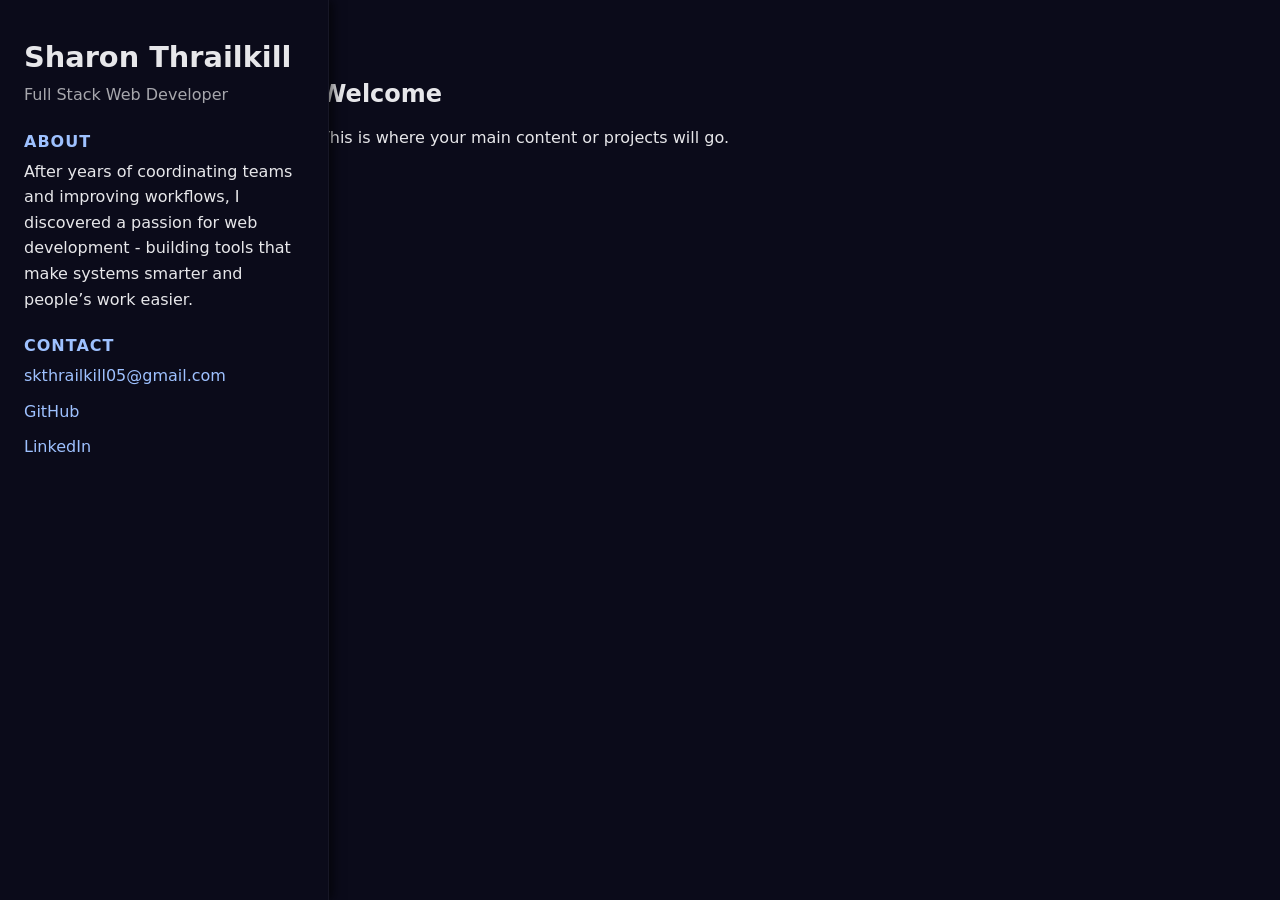
==== index.html @ 2d2923ae "sidebar styling in css" ====
<!DOCTYPE html>
<html lang="en">
<head>
    <meta charset="UTF-8">
    <meta name="viewport" content="width=device-width, initial-scale=1.0">
    <title>Sharon Thrailkill - Full Stack Web Developer</title>
    <meta name="description" content="Portfolio of Sharon Thrailkill">
    <link rel="stylesheet" href="style.css">
</head>
<body>
    <aside class="sidebar">
  <h1>Sharon Thrailkill</h1>
  <p class="role">Full Stack Web Developer</p>

  <section class="about">
    <h2>About</h2>
    <p>After years of coordinating teams and improving workflows, I discovered a passion for web development - building tools that make systems smarter and people’s work easier.</p>
  </section>

  <section class="contact">
    <h2>Contact</h2>
    <p><a href="mailto:skthrailkill05@gmail.com">skthrailkill05@gmail.com</a></p>
    <p><a href="https://github.com/sharonkthrailkill" target="_blank">GitHub</a></p>
    <p><a href="https://linkedin.com/in/sharonthrailkill" target="_blank">LinkedIn</a></p>
  </section>
</aside>

<main class="content">
  <h2>Welcome</h2>
  <p>This is where your main content or projects will go.</p>
</main>

    
</body>
</html>
---- style.css ----
body {
  margin: 0;
  padding: 0;
  font-family: system-ui, -apple-system, "Segoe UI", Roboto, sans-serif;
  color: #e7e7ea;

  
  background-color: #0b0b1a;
  background-image: url("images/neonlines.jpg");
  background-repeat: no-repeat;
  background-attachment: fixed; 
  background-position: center;
  background-size: cover; 
}

body {
  margin: 0;
  font-family: system-ui, -apple-system, "Segoe UI", Roboto, sans-serif;
  color: #e7e7ea;
  background-color: #0b0b1a;
  background-image: url("images/neon-bg.jpg");
  background-repeat: no-repeat;
  background-size: cover;
  background-attachment: fixed;
  display: flex;
  min-height: 100vh;
}

.sidebar {
  background-color: #0b0b1a;
  width: 280px;
  padding: 40px 24px;
  box-shadow: 4px 0 10px rgba(0, 0, 0, 0.6);
  border-right: 1px solid rgba(255, 255, 255, 0.05);
  position: fixed;
  top: 0;
  left: 0;
  bottom: 0;
  overflow-y: auto;
}

.sidebar h1 {
  font-size: 1.8rem;
  margin: 0 0 8px;
}

.sidebar .role {
  color: #a7a7ad;
  margin: 0 0 20px;
}

.sidebar h2 {
  font-size: 1rem;
  text-transform: uppercase;
  color: #9ec1ff;
  letter-spacing: 1px;
  margin-top: 24px;
  margin-bottom: 8px;
}

.sidebar p {
  margin: 0 0 10px;
  color: #e7e7ea;
  line-height: 1.6;
}

.sidebar a {
  color: #9ec1ff;
  text-decoration: none;
}
.sidebar a:hover {
  text-decoration: underline;
}

.content {
  margin-left: 280px; 
  padding: 60px 40px;
}
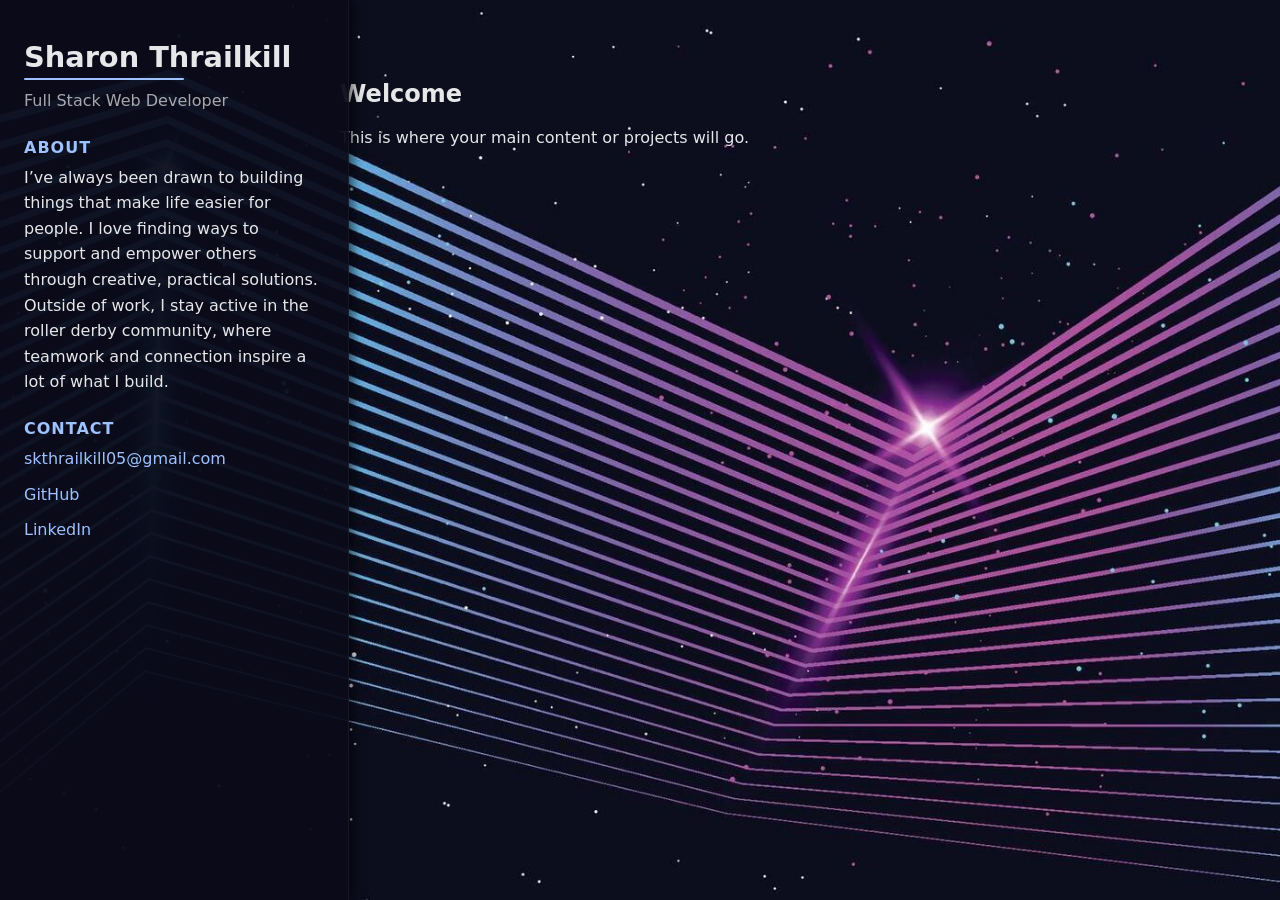
==== commit 5852edbd: "adjusting about me section" ====
--- a/index.html
+++ b/index.html
@@ -14,7 +14,7 @@
 
   <section class="about">
     <h2>About</h2>
-    <p>After years of coordinating teams and improving workflows, I discovered a passion for web development - building tools that make systems smarter and people’s work easier.</p>
+    <p>I’ve always been drawn to building things that make life easier for people. I love finding ways to support and empower others through creative, practical solutions. Outside of work, I stay active in the roller derby community, where teamwork and connection inspire a lot of what I build.</p>
   </section>
 
   <section class="contact">
--- a/style.css
+++ b/style.css
@@ -13,22 +13,9 @@
   background-size: cover; 
 }
 
-body {
-  margin: 0;
-  font-family: system-ui, -apple-system, "Segoe UI", Roboto, sans-serif;
-  color: #e7e7ea;
-  background-color: #0b0b1a;
-  background-image: url("images/neon-bg.jpg");
-  background-repeat: no-repeat;
-  background-size: cover;
-  background-attachment: fixed;
-  display: flex;
-  min-height: 100vh;
-}
-
 .sidebar {
-  background-color: #0b0b1a;
-  width: 280px;
+  background-color: rgba(11, 11, 26, 0.95);
+  width: 300px;
   padding: 40px 24px;
   box-shadow: 4px 0 10px rgba(0, 0, 0, 0.6);
   border-right: 1px solid rgba(255, 255, 255, 0.05);
@@ -73,6 +60,39 @@
 }
 
 .content {
-  margin-left: 280px; 
+  margin-left: 300px; 
   padding: 60px 40px;
 }
+
+@media (max-width: 700px) {
+  .sidebar {
+    position: relative;
+    width: 100%;
+    height: auto;
+    box-shadow: none;
+    border-right: none;
+  }
+
+  .content {
+    margin-left: 0;
+    padding: 20px;
+  }
+}
+
+.sidebar h1 {
+  position: relative;
+  display: inline-block;
+  padding-bottom: 6px;
+}
+
+.sidebar h1::after {
+  content: "";
+  position: absolute;
+  bottom: 0;
+  left: 0;
+  width: 60%;
+  height: 2px;
+  background: #9ec1ff;
+  border-radius: 2px;
+}
+
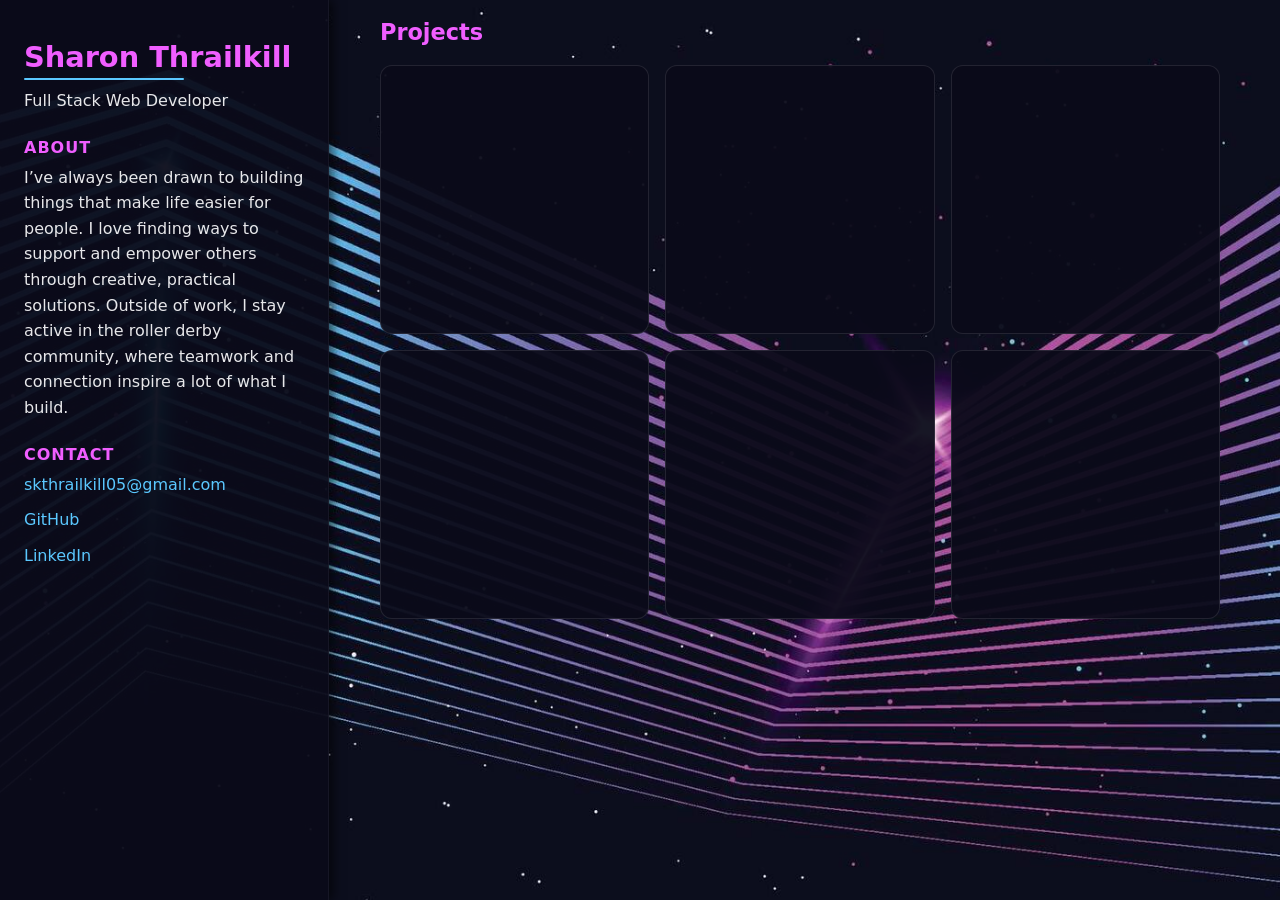
==== commit 21637fda: "editing colors and laying out project features" ====
--- a/index.html
+++ b/index.html
@@ -26,8 +26,17 @@
 </aside>
 
 <main class="content">
-  <h2>Welcome</h2>
-  <p>This is where your main content or projects will go.</p>
+  <section id="projects">
+  <h2>Projects</h2>
+  <div class="projects-grid">
+    <div class="project-box"></div>
+    <div class="project-box"></div>
+    <div class="project-box"></div>
+    <div class="project-box"></div>
+    <div class="project-box"></div>
+    <div class="project-box"></div>
+  </div>
+</section>
 </main>
 
     
--- a/style.css
+++ b/style.css
@@ -15,7 +15,7 @@
 
 .sidebar {
   background-color: rgba(11, 11, 26, 0.95);
-  width: 300px;
+  width: 280px;
   padding: 40px 24px;
   box-shadow: 4px 0 10px rgba(0, 0, 0, 0.6);
   border-right: 1px solid rgba(255, 255, 255, 0.05);
@@ -29,17 +29,18 @@
 .sidebar h1 {
   font-size: 1.8rem;
   margin: 0 0 8px;
+  color: #f05eff;
 }
 
 .sidebar .role {
-  color: #a7a7ad;
+  color: #e7e7ea;
   margin: 0 0 20px;
 }
 
 .sidebar h2 {
   font-size: 1rem;
   text-transform: uppercase;
-  color: #9ec1ff;
+  color: #f05eff;
   letter-spacing: 1px;
   margin-top: 24px;
   margin-bottom: 8px;
@@ -52,7 +53,7 @@
 }
 
 .sidebar a {
-  color: #9ec1ff;
+  color: #5bc8ff;
   text-decoration: none;
 }
 .sidebar a:hover {
@@ -60,8 +61,8 @@
 }
 
 .content {
-  margin-left: 300px; 
-  padding: 60px 40px;
+  margin-left: 320px; 
+  padding: 0px 60px;
 }
 
 @media (max-width: 700px) {
@@ -92,7 +93,43 @@
   left: 0;
   width: 60%;
   height: 2px;
-  background: #9ec1ff;
+  background: #5bc8ff;
   border-radius: 2px;
 }
 
+#projects h2 {
+  margin-bottom: 20px;
+  font-size: 1.4rem;
+  color: #f05eff;
+}
+
+.projects-grid {
+  display: grid;
+  grid-template-columns: repeat(3, 1fr);
+  gap: 16px;
+}
+
+.project-box {
+  background: rgba(11, 11, 26, 0.95); 
+  border: 1px solid rgba(255, 255, 255, 0.1);
+  border-radius: 12px;
+  aspect-ratio: 1 / 1; 
+  transition: transform 0.2s ease, border-color 0.2s ease;
+}
+
+.project-box:hover {
+  border-color: #5bc8ff;
+  transform: translateY(-3px);
+}
+
+@media (max-width: 1000px) {
+  .projects-grid {
+    grid-template-columns: repeat(2, 1fr);
+  }
+}
+
+@media (max-width: 640px) {
+  .projects-grid {
+    grid-template-columns: 1fr;
+  }
+}
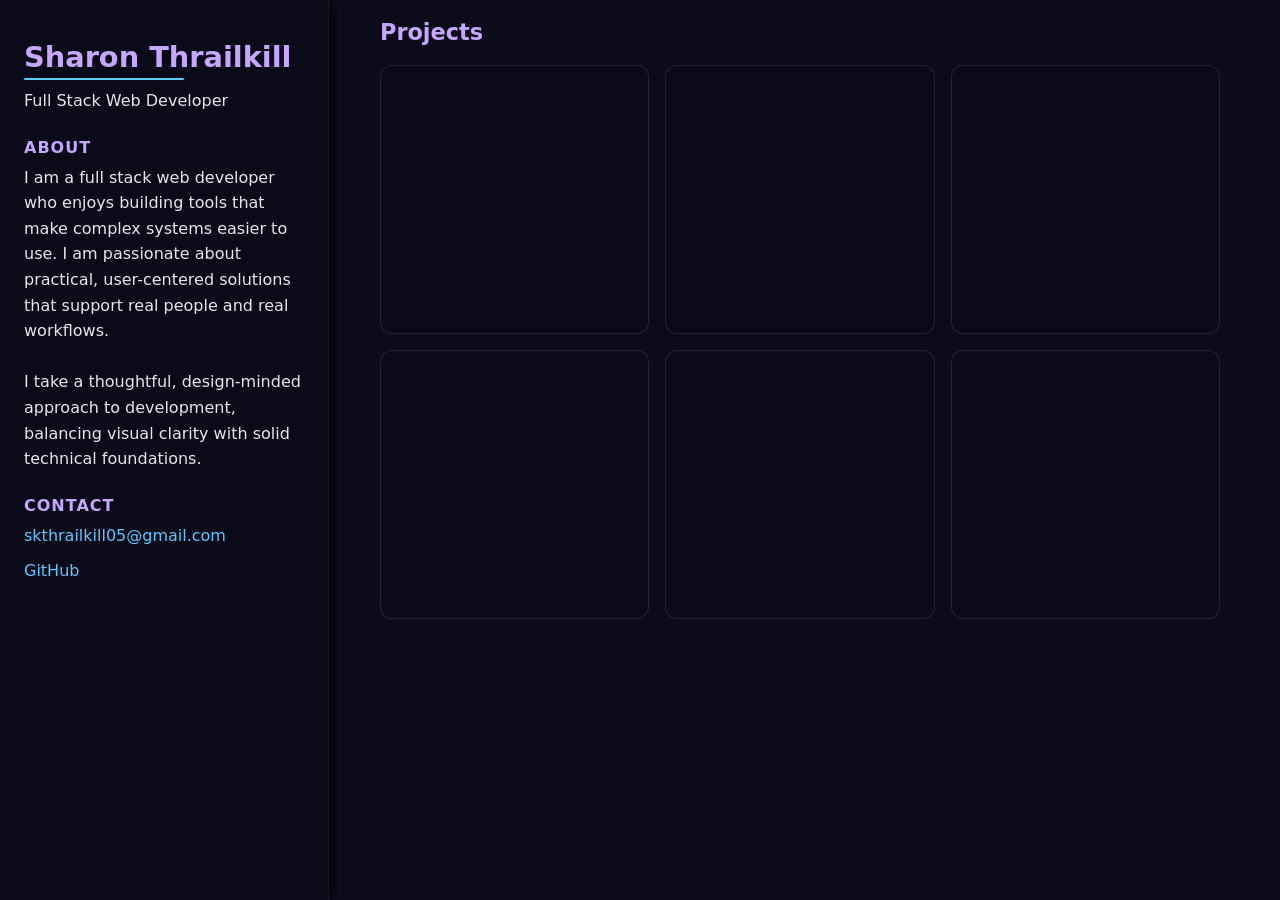
==== commit fe9e6cf4: "update about me, background image, colors, etc" ====
--- a/index.html
+++ b/index.html
@@ -14,14 +14,14 @@
 
   <section class="about">
     <h2>About</h2>
-    <p>I’ve always been drawn to building things that make life easier for people. I love finding ways to support and empower others through creative, practical solutions. Outside of work, I stay active in the roller derby community, where teamwork and connection inspire a lot of what I build.</p>
+    <p>I am a full stack web developer who enjoys building tools that make complex systems easier to use. I am    passionate about practical, user-centered solutions that support real people and real workflows.<br><br>I take a thoughtful, design-minded approach to development, balancing visual clarity with solid technical foundations.
+    </p>
   </section>
 
   <section class="contact">
     <h2>Contact</h2>
     <p><a href="mailto:skthrailkill05@gmail.com">skthrailkill05@gmail.com</a></p>
     <p><a href="https://github.com/sharonkthrailkill" target="_blank">GitHub</a></p>
-    <p><a href="https://linkedin.com/in/sharonthrailkill" target="_blank">LinkedIn</a></p>
   </section>
 </aside>
 
--- a/style.css
+++ b/style.css
@@ -6,12 +6,13 @@
 
   
   background-color: #0b0b1a;
-  background-image: url("images/neonlines.jpg");
+  background-image: url("images/glow-background.png");
   background-repeat: no-repeat;
   background-attachment: fixed; 
   background-position: center;
   background-size: cover; 
 }
+
 
 .sidebar {
   background-color: rgba(11, 11, 26, 0.95);
@@ -29,7 +30,7 @@
 .sidebar h1 {
   font-size: 1.8rem;
   margin: 0 0 8px;
-  color: #f05eff;
+  color: #c7a6ff;
 }
 
 .sidebar .role {
@@ -40,7 +41,7 @@
 .sidebar h2 {
   font-size: 1rem;
   text-transform: uppercase;
-  color: #f05eff;
+  color: #c7a6ff;
   letter-spacing: 1px;
   margin-top: 24px;
   margin-bottom: 8px;
@@ -100,7 +101,7 @@
 #projects h2 {
   margin-bottom: 20px;
   font-size: 1.4rem;
-  color: #f05eff;
+  color: #c7a6ff;
 }
 
 .projects-grid {
@@ -133,3 +134,4 @@
     grid-template-columns: 1fr;
   }
 }
+
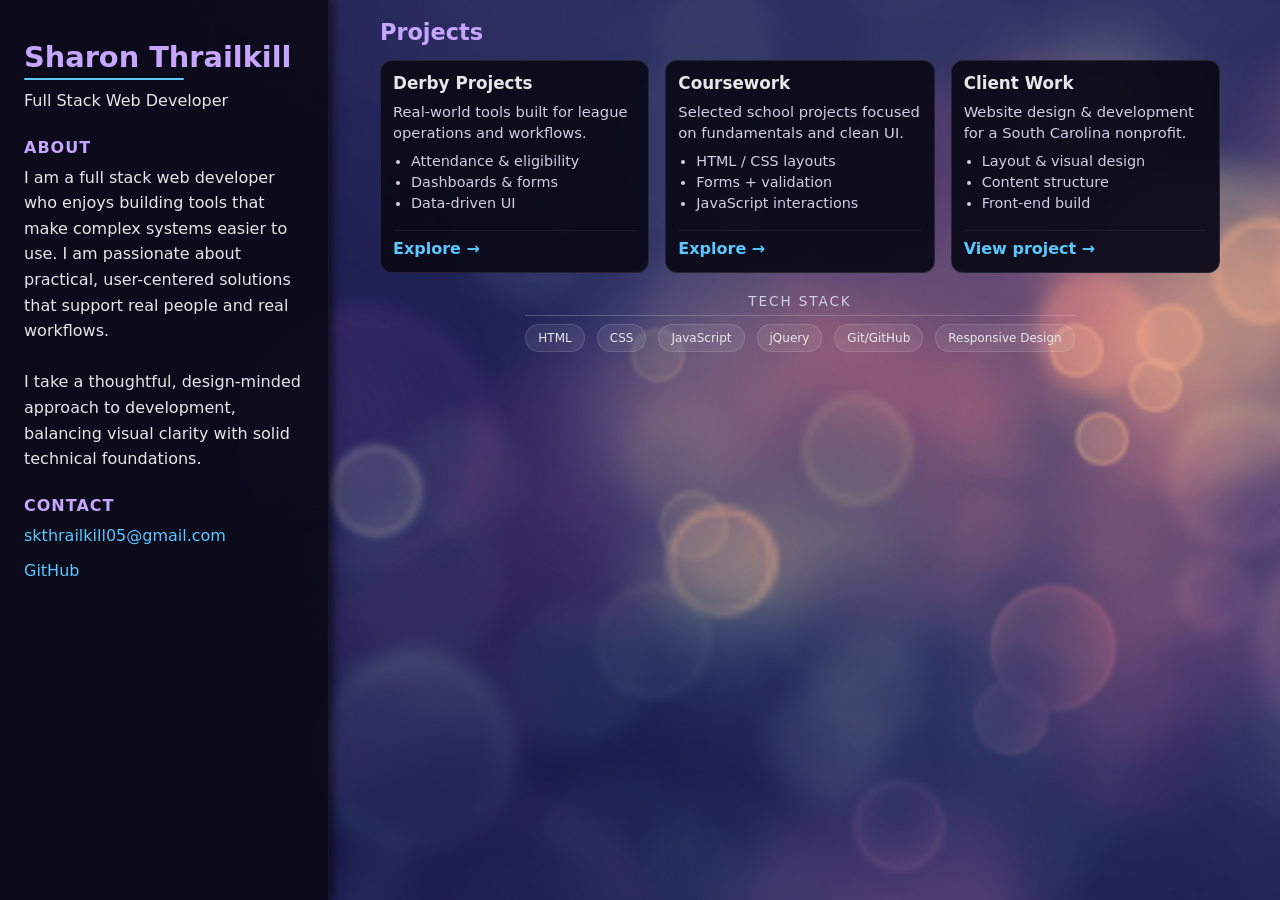
==== commit 2bed4283: "css changes and layout fixes" ====
--- a/index.html
+++ b/index.html
@@ -26,15 +26,67 @@
 </aside>
 
 <main class="content">
-  <section id="projects">
+ <section id="projects">
   <h2>Projects</h2>
+
   <div class="projects-grid">
-    <div class="project-box"></div>
-    <div class="project-box"></div>
-    <div class="project-box"></div>
-    <div class="project-box"></div>
-    <div class="project-box"></div>
-    <div class="project-box"></div>
+
+    <a class="project-box gateway derby" href="derby-projects.html">
+      <div class="box-inner">
+        <h3>Derby Projects</h3>
+        <p>Real-world tools built for league operations and workflows.</p>
+
+        <ul>
+          <li>Attendance & eligibility</li>
+          <li>Dashboards & forms</li>
+          <li>Data-driven UI</li>
+        </ul>
+
+        <span class="cta">Explore →</span>
+      </div>
+    </a>
+
+    <a class="project-box gateway school" href="coursework.html">
+      <div class="box-inner">
+        <h3>Coursework</h3>
+        <p>Selected school projects focused on fundamentals and clean UI.</p>
+
+        <ul>
+          <li>HTML / CSS layouts</li>
+          <li>Forms + validation</li>
+          <li>JavaScript interactions</li>
+        </ul>
+
+        <span class="cta">Explore →</span>
+      </div>
+    </a>
+
+    <a class="project-box gateway client" href="client-work.html">
+      <div class="box-inner">
+        <h3>Client Work</h3>
+        <p>Website design & development for a South Carolina nonprofit.</p>
+
+        <ul>
+          <li>Layout & visual design</li>
+          <li>Content structure</li>
+          <li>Front-end build</li>
+        </ul>
+
+        <span class="cta">View project →</span>
+      </div>
+    </a>
+
+  </div>
+  <div class="tech-stack">
+    <div class="tech-label">Tech Stack</div>
+      <div class="tech-pills">
+          <span>HTML</span>
+          <span>CSS</span>
+          <span>JavaScript</span>
+          <span>jQuery</span>
+          <span>Git/GitHub</span>
+          <span>Responsive Design</span>
+        </div>
   </div>
 </section>
 </main>
--- a/style.css
+++ b/style.css
@@ -99,7 +99,7 @@
 }
 
 #projects h2 {
-  margin-bottom: 20px;
+  margin-bottom: 15px;
   font-size: 1.4rem;
   color: #c7a6ff;
 }
@@ -114,8 +114,9 @@
   background: rgba(11, 11, 26, 0.95); 
   border: 1px solid rgba(255, 255, 255, 0.1);
   border-radius: 12px;
-  aspect-ratio: 1 / 1; 
+  min-height: 205px;
   transition: transform 0.2s ease, border-color 0.2s ease;
+  text-decoration: none;
 }
 
 .project-box:hover {
@@ -135,3 +136,93 @@
   }
 }
 
+.project-box .box-inner{
+  height: 100%;
+  padding: 12px;
+  display: flex;
+  flex-direction: column;
+  gap: 8px;
+  padding-bottom: 14px;
+}
+
+.project-box h3{
+  margin: 0;
+  font-size: 1.05rem;
+  color: #e7e7ea;
+}
+
+.project-box p{
+  margin: 0;
+  color: #cfcfe6;
+  line-height: 1.45;
+  font-size: 0.92rem;
+}
+
+.project-box ul{
+  margin: 0;
+  padding-left: 18px;
+  color: #cfcfe6;
+  line-height: 1.45;
+  font-size: 0.9rem;
+}
+
+.project-box .cta{
+  margin-top: 8px;
+  color: #5bc8ff;
+  font-weight: 700;
+  padding-top: 8px;
+  border-top: 1px solid rgba(255,255,255,0.06);
+}
+
+.project-box .tags{
+  display: flex;
+  flex-wrap: wrap;
+  gap: 8px;
+  margin-top: 6px;
+}
+
+.project-box .tags span{
+  font-size: 0.75rem;
+  padding: 6px 10px;
+  border-radius: 999px;
+  background: rgba(255,255,255,0.08);
+  border: 1px solid rgba(255,255,255,0.06);
+}
+
+.project-box.gateway:hover{
+  border-color: #5bc8ff;
+}
+
+.tech-stack {
+  margin-top: 20px;
+  display: flex;
+  flex-direction: column;
+  align-items: center;
+}
+
+.tech-label {
+  font-size: .85rem;
+  letter-spacing: 0.14em;
+  text-transform: uppercase;
+  color: #cfcfe6;
+  margin-bottom: 6px;
+}
+
+.tech-pills {
+  display: flex;
+  flex-wrap: wrap;
+  justify-content: center;
+  gap: 12px;
+  max-width: 90%;
+  padding-top: 8px;
+  border-top: 1px solid rgba(255,255,255,0.20);
+}
+
+.tech-pills span {
+  font-size: 0.75rem;
+  padding: 6px 12px;
+  border-radius: 999px;
+  background: rgba(255,255,255,0.08);
+  border: 1px solid rgba(255,255,255,0.12);
+  color: #e7e7ea;
+}
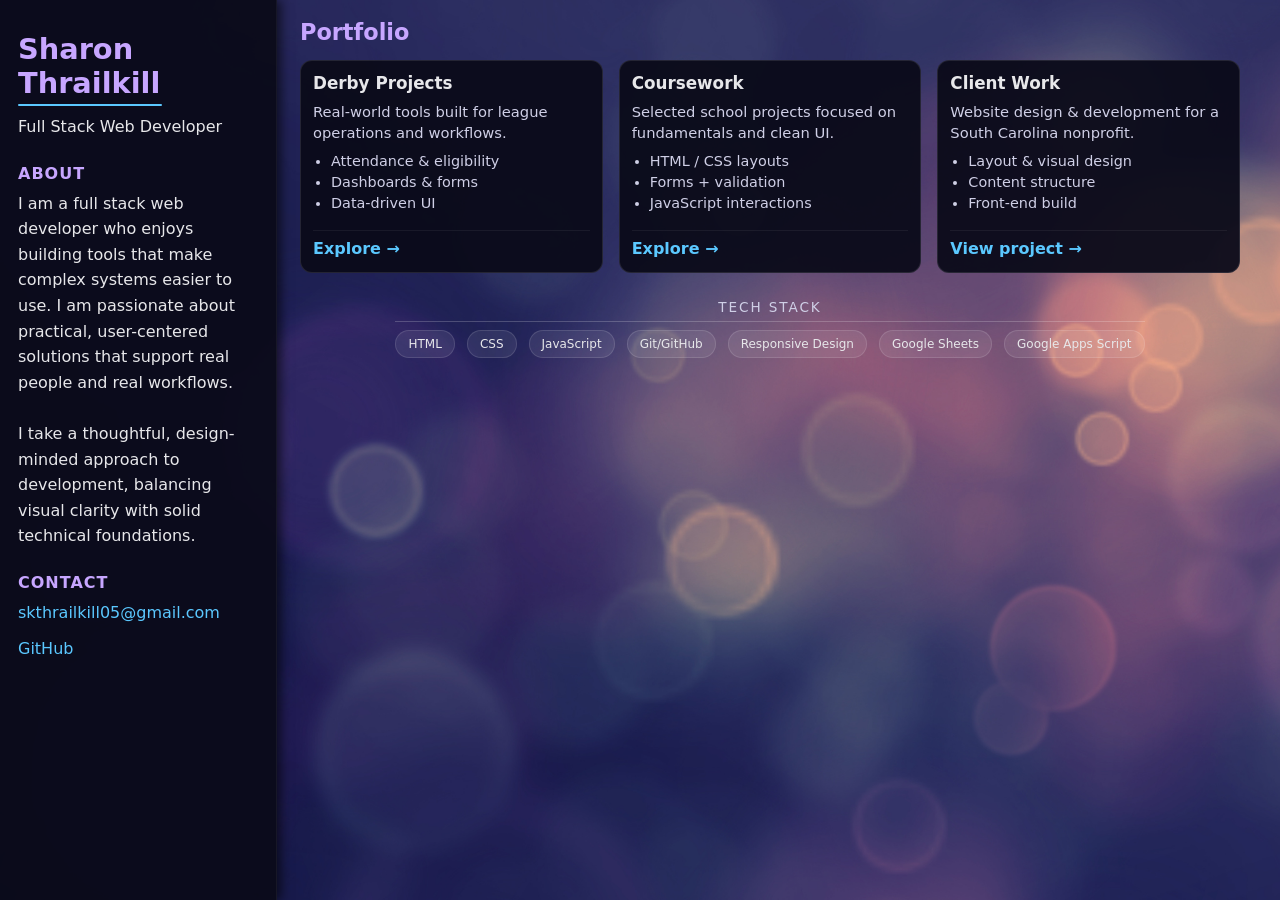
==== commit c3cc6958: "updated derby-projects.html, updated css, added links and placeholders" ====
--- a/index.html
+++ b/index.html
@@ -27,7 +27,7 @@
 
 <main class="content">
  <section id="projects">
-  <h2>Projects</h2>
+  <h2>Portfolio</h2>
 
   <div class="projects-grid">
 
@@ -80,12 +80,13 @@
   <div class="tech-stack">
     <div class="tech-label">Tech Stack</div>
       <div class="tech-pills">
-          <span>HTML</span>
-          <span>CSS</span>
-          <span>JavaScript</span>
-          <span>jQuery</span>
-          <span>Git/GitHub</span>
-          <span>Responsive Design</span>
+            <span>HTML</span>
+            <span>CSS</span>
+            <span>JavaScript</span>
+            <span>Git/GitHub</span>
+            <span>Responsive Design</span>
+            <span>Google Sheets</span>
+            <span>Google Apps Script</span>
         </div>
   </div>
 </section>
--- a/style.css
+++ b/style.css
@@ -16,8 +16,8 @@
 
 .sidebar {
   background-color: rgba(11, 11, 26, 0.95);
-  width: 280px;
-  padding: 40px 24px;
+  width: 240px;
+  padding: 32px 18px;
   box-shadow: 4px 0 10px rgba(0, 0, 0, 0.6);
   border-right: 1px solid rgba(255, 255, 255, 0.05);
   position: fixed;
@@ -62,8 +62,8 @@
 }
 
 .content {
-  margin-left: 320px; 
-  padding: 0px 60px;
+  margin-left: 260px; 
+  padding: 0px 40px;
 }
 
 @media (max-width: 700px) {
@@ -73,7 +73,15 @@
     height: auto;
     box-shadow: none;
     border-right: none;
-  }
+    padding: 24px 18px;
+  }
+
+  @media (max-width: 700px) {
+  body {
+    background-attachment: scroll;
+  }
+}
+
 
   .content {
     margin-left: 0;
@@ -117,6 +125,7 @@
   min-height: 205px;
   transition: transform 0.2s ease, border-color 0.2s ease;
   text-decoration: none;
+  margin-bottom: 6px;
 }
 
 .project-box:hover {
@@ -226,3 +235,176 @@
   border: 1px solid rgba(255,255,255,0.12);
   color: #e7e7ea;
 }
+
+
+.project-box.case-study {
+  min-height: auto;   
+}
+
+.project-box.case-study .box-inner{
+  padding: 18px;
+  gap: 10px;
+}
+
+.project-box.case-study h3{
+  font-size: 1.2rem;
+  margin-bottom: 2px;
+}
+
+.project-box.case-study h4{
+  margin: 14px 0 6px;
+  font-size: 0.95rem;
+  color: #e7e7ea;
+  letter-spacing: 0.02em;
+}
+
+.project-box.case-study ul{
+  margin-top: 6px;
+}
+
+.project-meta p{
+  margin: 0;
+  color: #cfcfe6;
+  font-size: 0.9rem;
+  line-height: 1.5;
+}
+
+.section-split{
+  margin: 10px 0 4px;
+  border-top: 1px solid rgba(255,255,255,0.08);
+}
+
+.back-link{
+  display: inline-flex;
+  align-items: center;
+  gap: 10px;
+  margin: 6px 0 16px;
+  color: #5bc8ff;
+  font-weight: 700;
+  text-decoration: none;
+}
+
+.back-link:hover{
+  text-decoration: underline;
+  text-underline-offset: 4px;
+}
+.screenshot-grid figure {
+  background: rgba(11,11,26,0.95);
+  border-radius: 12px;
+  overflow: hidden;
+}
+
+.screenshot-grid img {
+  width: 100%;
+  height: 220px;      
+  object-fit: cover;    
+}
+
+.detail-grid {
+  display: grid;
+  grid-template-columns: 1.1fr 0.9fr;
+  gap: 28px;
+  max-width: 1050px;
+  margin: 0 auto;
+}
+
+.detail-card {
+  grid-column: span 1;
+}
+
+.detail-card.full {
+  grid-column: 1 / -1;
+}
+
+@media (max-width: 900px) {
+  .detail-grid {
+    grid-template-columns: 1fr;
+  }
+
+  .detail-card,
+  .detail-card.full {
+    grid-column: 1;
+  }
+}
+
+/* ===== Derby project detail layout ===== */
+
+.project-title{
+  margin: 0 0 14px;
+  font-size: 1.6rem;
+  color: #e7e7ea;
+}
+
+/* Two-up row: Overview + Key Features */
+.project-summary-grid{
+  display: grid;
+  grid-template-columns: 1.15fr 0.85fr; /* left a little wider */
+  gap: 28px;
+  max-width: 1050px;      /* keeps cards from feeling too wide */
+  margin: 0 auto 28px;    /* centers + space below row */
+  align-items: start;
+}
+
+/* Your existing .detail-card is fine; this just ensures clean sizing */
+.project-summary-grid .detail-card{
+  min-height: auto;
+}
+
+/* Full-width sections (screenshots) */
+.detail-card.full{
+  max-width: 1050px;   /* match the row width */
+  margin: 0 auto;      /* center it */
+}
+
+/* Screenshots grid */
+.screenshots-card .screenshot-grid{
+  display: grid;
+  grid-template-columns: repeat(2, minmax(0, 1fr));
+  gap: 18px;
+  margin-top: 10px;
+}
+
+.screenshots-card figure{
+  margin: 0;
+  background: rgba(11,11,26,0.95);
+  border-radius: 12px;
+  overflow: hidden;
+  border: 1px solid rgba(255,255,255,0.08);
+}
+
+.screenshots-card img{
+  width: 100%;
+  height: 220px;        /* control size */
+  object-fit: cover;    /* consistent crop */
+  display: block;
+}
+
+.screenshots-card figcaption{
+  padding: 10px 12px;
+  font-size: 0.85rem;
+  color: #cfcfe6;
+  border-top: 1px solid rgba(255,255,255,0.06);
+}
+
+/* Mobile */
+@media (max-width: 900px){
+  .project-summary-grid{
+    grid-template-columns: 1fr;
+    gap: 18px;
+    margin-bottom: 18px;
+  }
+
+  .detail-card.full{
+    margin-top: 18px;
+  }
+
+  .screenshots-card .screenshot-grid{
+    grid-template-columns: 1fr;
+  }
+
+  .screenshots-card img{
+    height: 200px;
+  }
+}
+
+
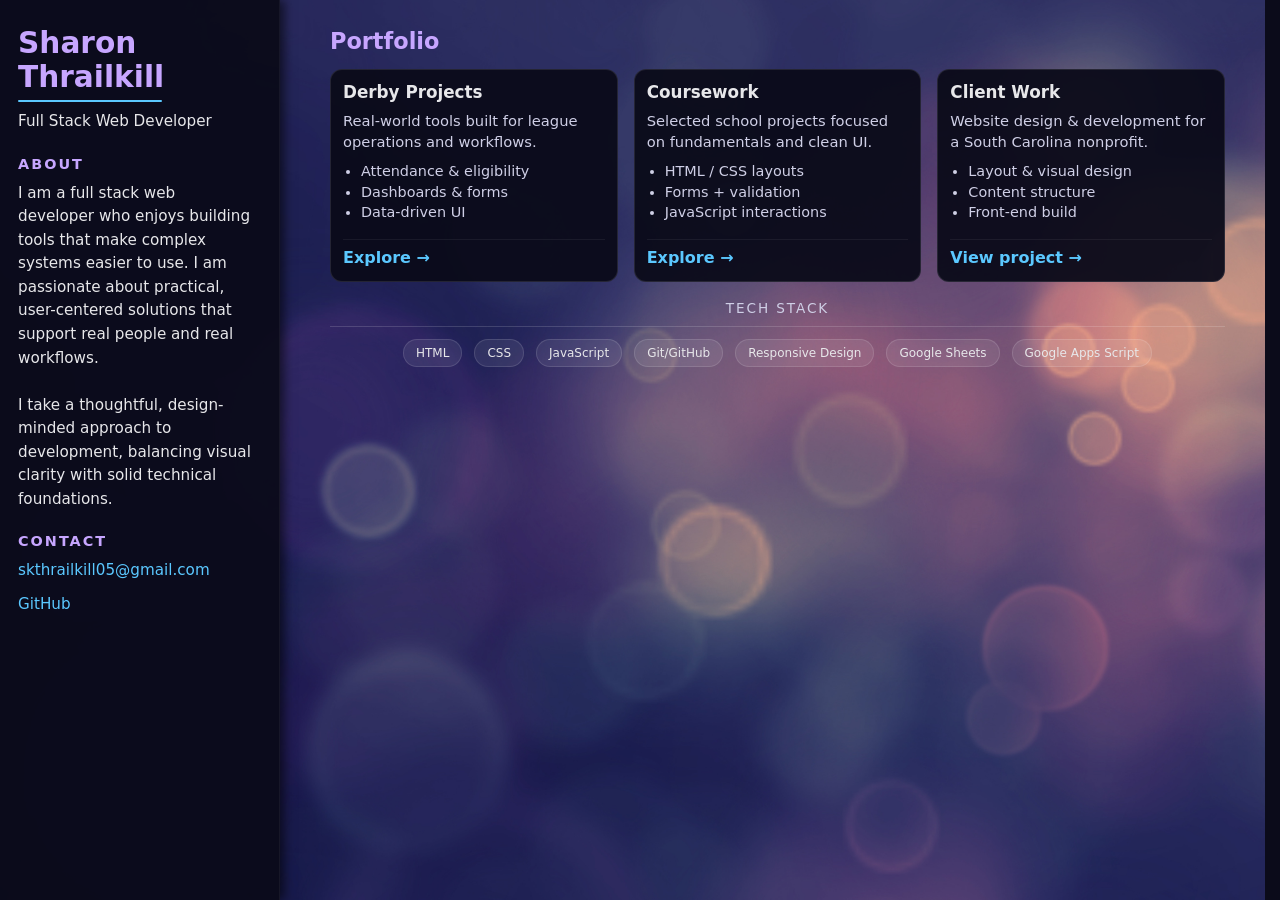
==== commit 4d7e568d: "extensive updates to css as well as client-work.html and coursework.html" ====
--- a/index.html
+++ b/index.html
@@ -1,97 +1,99 @@
 <!DOCTYPE html>
 <html lang="en">
 <head>
-    <meta charset="UTF-8">
-    <meta name="viewport" content="width=device-width, initial-scale=1.0">
-    <title>Sharon Thrailkill - Full Stack Web Developer</title>
-    <meta name="description" content="Portfolio of Sharon Thrailkill">
-    <link rel="stylesheet" href="style.css">
+  <meta charset="UTF-8" />
+  <meta name="viewport" content="width=device-width, initial-scale=1.0" />
+  <title>Sharon Thrailkill - Full Stack Web Developer</title>
+  <meta name="description" content="Portfolio of Sharon Thrailkill" />
+  <link rel="stylesheet" href="style.css" />
 </head>
+
 <body>
-    <aside class="sidebar">
-  <h1>Sharon Thrailkill</h1>
-  <p class="role">Full Stack Web Developer</p>
+  <aside class="sidebar">
+    <h1>Sharon Thrailkill</h1>
+    <p class="role">Full Stack Web Developer</p>
 
-  <section class="about">
-    <h2>About</h2>
-    <p>I am a full stack web developer who enjoys building tools that make complex systems easier to use. I am    passionate about practical, user-centered solutions that support real people and real workflows.<br><br>I take a thoughtful, design-minded approach to development, balancing visual clarity with solid technical foundations.
-    </p>
-  </section>
+    <section class="about">
+      <h2>About</h2>
+      <p>
+        I am a full stack web developer who enjoys building tools that make complex systems easier to use. I am
+        passionate about practical, user-centered solutions that support real people and real workflows.<br /><br />
+        I take a thoughtful, design-minded approach to development, balancing visual clarity with solid technical
+        foundations.
+      </p>
+    </section>
 
-  <section class="contact">
-    <h2>Contact</h2>
-    <p><a href="mailto:skthrailkill05@gmail.com">skthrailkill05@gmail.com</a></p>
-    <p><a href="https://github.com/sharonkthrailkill" target="_blank">GitHub</a></p>
-  </section>
-</aside>
+    <section class="contact">
+      <h2>Contact</h2>
+      <p><a href="mailto:skthrailkill05@gmail.com">skthrailkill05@gmail.com</a></p>
+      <p><a href="https://github.com/sharonkthrailkill" target="_blank" rel="noopener">GitHub</a></p>
+    </section>
+  </aside>
 
-<main class="content">
- <section id="projects">
-  <h2>Portfolio</h2>
+  <main class="content">
+    <section id="projects">
+      <h2>Portfolio</h2>
 
-  <div class="projects-grid">
+      <div class="projects-grid">
+        <a class="project-box gateway derby" href="derby-projects.html">
+          <div class="box-inner">
+            <h3>Derby Projects</h3>
+            <p>Real-world tools built for league operations and workflows.</p>
 
-    <a class="project-box gateway derby" href="derby-projects.html">
-      <div class="box-inner">
-        <h3>Derby Projects</h3>
-        <p>Real-world tools built for league operations and workflows.</p>
+            <ul>
+              <li>Attendance &amp; eligibility</li>
+              <li>Dashboards &amp; forms</li>
+              <li>Data-driven UI</li>
+            </ul>
 
-        <ul>
-          <li>Attendance & eligibility</li>
-          <li>Dashboards & forms</li>
-          <li>Data-driven UI</li>
-        </ul>
+            <span class="cta">Explore →</span>
+          </div>
+        </a>
 
-        <span class="cta">Explore →</span>
+        <a class="project-box gateway school" href="coursework.html">
+          <div class="box-inner">
+            <h3>Coursework</h3>
+            <p>Selected school projects focused on fundamentals and clean UI.</p>
+
+            <ul>
+              <li>HTML / CSS layouts</li>
+              <li>Forms + validation</li>
+              <li>JavaScript interactions</li>
+            </ul>
+
+            <span class="cta">Explore →</span>
+          </div>
+        </a>
+
+        <a class="project-box gateway client" href="client-work.html">
+          <div class="box-inner">
+            <h3>Client Work</h3>
+            <p>Website design &amp; development for a South Carolina nonprofit.</p>
+
+            <ul>
+              <li>Layout &amp; visual design</li>
+              <li>Content structure</li>
+              <li>Front-end build</li>
+            </ul>
+
+            <span class="cta">View project →</span>
+          </div>
+        </a>
       </div>
-    </a>
 
-    <a class="project-box gateway school" href="coursework.html">
-      <div class="box-inner">
-        <h3>Coursework</h3>
-        <p>Selected school projects focused on fundamentals and clean UI.</p>
-
-        <ul>
-          <li>HTML / CSS layouts</li>
-          <li>Forms + validation</li>
-          <li>JavaScript interactions</li>
-        </ul>
-
-        <span class="cta">Explore →</span>
+      <div class="tech-stack">
+        <div class="tech-label">Tech Stack</div>
+        <div class="tech-pills">
+          <span>HTML</span>
+          <span>CSS</span>
+          <span>JavaScript</span>
+          <span>Git/GitHub</span>
+          <span>Responsive Design</span>
+          <span>Google Sheets</span>
+          <span>Google Apps Script</span>
+        </div>
       </div>
-    </a>
-
-    <a class="project-box gateway client" href="client-work.html">
-      <div class="box-inner">
-        <h3>Client Work</h3>
-        <p>Website design & development for a South Carolina nonprofit.</p>
-
-        <ul>
-          <li>Layout & visual design</li>
-          <li>Content structure</li>
-          <li>Front-end build</li>
-        </ul>
-
-        <span class="cta">View project →</span>
-      </div>
-    </a>
-
-  </div>
-  <div class="tech-stack">
-    <div class="tech-label">Tech Stack</div>
-      <div class="tech-pills">
-            <span>HTML</span>
-            <span>CSS</span>
-            <span>JavaScript</span>
-            <span>Git/GitHub</span>
-            <span>Responsive Design</span>
-            <span>Google Sheets</span>
-            <span>Google Apps Script</span>
-        </div>
-  </div>
-</section>
-</main>
-
-    
+    </section>
+  </main>
 </body>
-</html>+</html>
--- a/style.css
+++ b/style.css
@@ -1,148 +1,146 @@
-body {
+:root{
+  --bg: #0b0b1a;
+  --text: #e7e7ea;
+  --muted: #cfcfe6;
+  --accent: #5bc8ff;
+  --accent2: #c7a6ff;
+  --card: rgba(11, 11, 26, 0.95);
+  --border: rgba(255,255,255,0.10);
+  --border2: rgba(255,255,255,0.06);
+  --shadow: 4px 0 10px rgba(0,0,0,0.6);
+}
+
+*{ box-sizing: border-box; }
+
+html{ scrollbar-gutter: stable; }
+
+body{
   margin: 0;
   padding: 0;
   font-family: system-ui, -apple-system, "Segoe UI", Roboto, sans-serif;
-  color: #e7e7ea;
-
-  
-  background-color: #0b0b1a;
+  color: var(--text);
+  background-color: var(--bg);
   background-image: url("images/glow-background.png");
   background-repeat: no-repeat;
-  background-attachment: fixed; 
+  background-attachment: fixed;
   background-position: center;
-  background-size: cover; 
-}
-
-
-.sidebar {
-  background-color: rgba(11, 11, 26, 0.95);
-  width: 240px;
-  padding: 32px 18px;
-  box-shadow: 4px 0 10px rgba(0, 0, 0, 0.6);
-  border-right: 1px solid rgba(255, 255, 255, 0.05);
+  background-size: cover;
+}
+
+a{
+  color: var(--accent);
+  text-decoration: none;
+}
+
+.sidebar{
+  background-color: var(--card);
+  width: 280px;
+  padding: 26px 18px;
+  box-shadow: var(--shadow);
+  border-right: 1px solid rgba(255,255,255,0.05);
   position: fixed;
   top: 0;
   left: 0;
   bottom: 0;
   overflow-y: auto;
-}
-
-.sidebar h1 {
-  font-size: 1.8rem;
+  scrollbar-width: thin;
+  scrollbar-color: rgba(91,200,255,0.35) rgba(255,255,255,0.06);
+  scrollbar-gutter: stable;
+  z-index: 5;
+}
+
+.sidebar::-webkit-scrollbar{ width: 10px; }
+.sidebar::-webkit-scrollbar-track{ background: rgba(255,255,255,0.04); border-radius: 999px; }
+.sidebar::-webkit-scrollbar-thumb{ background: rgba(91,200,255,0.30); border-radius: 999px; border: 2px solid rgba(11,11,26,0.85); }
+.sidebar::-webkit-scrollbar-thumb:hover{ background: rgba(91,200,255,0.45); }
+
+.sidebar h1{
+  font-size: 1.85rem;
   margin: 0 0 8px;
-  color: #c7a6ff;
-}
-
-.sidebar .role {
-  color: #e7e7ea;
-  margin: 0 0 20px;
-}
-
-.sidebar h2 {
-  font-size: 1rem;
-  text-transform: uppercase;
-  color: #c7a6ff;
-  letter-spacing: 1px;
-  margin-top: 24px;
-  margin-bottom: 8px;
-}
-
-.sidebar p {
-  margin: 0 0 10px;
-  color: #e7e7ea;
-  line-height: 1.6;
-}
-
-.sidebar a {
-  color: #5bc8ff;
-  text-decoration: none;
-}
-.sidebar a:hover {
-  text-decoration: underline;
-}
-
-.content {
-  margin-left: 260px; 
-  padding: 0px 40px;
-}
-
-@media (max-width: 700px) {
-  .sidebar {
-    position: relative;
-    width: 100%;
-    height: auto;
-    box-shadow: none;
-    border-right: none;
-    padding: 24px 18px;
-  }
-
-  @media (max-width: 700px) {
-  body {
-    background-attachment: scroll;
-  }
-}
-
-
-  .content {
-    margin-left: 0;
-    padding: 20px;
-  }
-}
-
-.sidebar h1 {
+  color: var(--accent2);
   position: relative;
   display: inline-block;
-  padding-bottom: 6px;
-}
-
-.sidebar h1::after {
+  padding-bottom: 8px;
+}
+
+.sidebar h1::after{
   content: "";
   position: absolute;
   bottom: 0;
   left: 0;
-  width: 60%;
+  width: 62%;
   height: 2px;
-  background: #5bc8ff;
+  background: var(--accent);
   border-radius: 2px;
 }
 
-#projects h2 {
-  margin-bottom: 15px;
+.sidebar .role{
+  color: var(--text);
+  margin: 0 0 22px;
+}
+
+.sidebar section{ margin: 0 0 22px; }
+.sidebar section:last-child{ margin-bottom: 0; }
+
+.sidebar h2{
+  font-size: 0.9rem;
+  text-transform: uppercase;
+  color: var(--accent2);
+  letter-spacing: 0.14em;
+  margin: 0 0 10px;
+}
+
+.sidebar p{
+  margin: 0 0 10px;
+  color: var(--text);
+  line-height: 1.55;
+  font-size: 0.95rem;
+}
+
+.sidebar p:last-child{ margin-bottom: 0; }
+
+.content{
+  margin-left: 290px;
+  padding: 28px 40px 28px;
+}
+
+#projects h2{
+  margin: 0 0 15px;
   font-size: 1.4rem;
-  color: #c7a6ff;
-}
-
-.projects-grid {
+  color: var(--accent2);
+}
+
+.projects-grid{
   display: grid;
   grid-template-columns: repeat(3, 1fr);
   gap: 16px;
 }
 
-.project-box {
-  background: rgba(11, 11, 26, 0.95); 
-  border: 1px solid rgba(255, 255, 255, 0.1);
+@media (max-width: 1000px){
+  .projects-grid{ grid-template-columns: repeat(2, 1fr); }
+}
+
+@media (max-width: 640px){
+  .projects-grid{ grid-template-columns: 1fr; }
+}
+
+.project-box{
+  background: var(--card);
+  border: 1px solid var(--border);
   border-radius: 12px;
   min-height: 205px;
   transition: transform 0.2s ease, border-color 0.2s ease;
   text-decoration: none;
-  margin-bottom: 6px;
-}
-
-.project-box:hover {
-  border-color: #5bc8ff;
+}
+
+.project-box:hover{
+  border-color: var(--accent);
   transform: translateY(-3px);
 }
 
-@media (max-width: 1000px) {
-  .projects-grid {
-    grid-template-columns: repeat(2, 1fr);
-  }
-}
-
-@media (max-width: 640px) {
-  .projects-grid {
-    grid-template-columns: 1fr;
-  }
+.project-box:hover .cta{
+  text-decoration: underline;
+  text-underline-offset: 4px;
 }
 
 .project-box .box-inner{
@@ -157,12 +155,12 @@
 .project-box h3{
   margin: 0;
   font-size: 1.05rem;
-  color: #e7e7ea;
+  color: var(--text);
 }
 
 .project-box p{
   margin: 0;
-  color: #cfcfe6;
+  color: var(--muted);
   line-height: 1.45;
   font-size: 0.92rem;
 }
@@ -170,241 +168,318 @@
 .project-box ul{
   margin: 0;
   padding-left: 18px;
-  color: #cfcfe6;
+  color: var(--muted);
   line-height: 1.45;
   font-size: 0.9rem;
 }
 
 .project-box .cta{
   margin-top: 8px;
-  color: #5bc8ff;
+  color: var(--accent);
   font-weight: 700;
   padding-top: 8px;
-  border-top: 1px solid rgba(255,255,255,0.06);
-}
-
-.project-box .tags{
-  display: flex;
-  flex-wrap: wrap;
-  gap: 8px;
-  margin-top: 6px;
-}
-
-.project-box .tags span{
-  font-size: 0.75rem;
-  padding: 6px 10px;
-  border-radius: 999px;
-  background: rgba(255,255,255,0.08);
-  border: 1px solid rgba(255,255,255,0.06);
-}
-
-.project-box.gateway:hover{
-  border-color: #5bc8ff;
-}
-
-.tech-stack {
-  margin-top: 20px;
-  display: flex;
-  flex-direction: column;
-  align-items: center;
-}
-
-.tech-label {
-  font-size: .85rem;
+  border-top: 1px solid var(--border2);
+}
+
+.tech-stack{
+  margin: 18px 0 0;
+  max-width: 980px;
+}
+
+.tech-label{
+  font-size: 0.85rem;
   letter-spacing: 0.14em;
   text-transform: uppercase;
-  color: #cfcfe6;
-  margin-bottom: 6px;
-}
-
-.tech-pills {
+  color: var(--muted);
+  margin: 0 0 10px;
+  text-align: center;
+}
+
+.tech-pills{
   display: flex;
   flex-wrap: wrap;
   justify-content: center;
   gap: 12px;
-  max-width: 90%;
-  padding-top: 8px;
-  border-top: 1px solid rgba(255,255,255,0.20);
-}
-
-.tech-pills span {
+  padding-top: 12px;
+  border-top: 1px solid rgba(255,255,255,0.15);
+  margin: 0 auto;
+}
+
+.tech-pills span{
   font-size: 0.75rem;
   padding: 6px 12px;
   border-radius: 999px;
   background: rgba(255,255,255,0.08);
   border: 1px solid rgba(255,255,255,0.12);
-  color: #e7e7ea;
-}
-
-
-.project-box.case-study {
-  min-height: auto;   
-}
-
-.project-box.case-study .box-inner{
-  padding: 18px;
-  gap: 10px;
-}
-
-.project-box.case-study h3{
-  font-size: 1.2rem;
-  margin-bottom: 2px;
-}
-
-.project-box.case-study h4{
-  margin: 14px 0 6px;
-  font-size: 0.95rem;
-  color: #e7e7ea;
-  letter-spacing: 0.02em;
-}
-
-.project-box.case-study ul{
-  margin-top: 6px;
-}
-
-.project-meta p{
-  margin: 0;
-  color: #cfcfe6;
-  font-size: 0.9rem;
-  line-height: 1.5;
-}
-
-.section-split{
-  margin: 10px 0 4px;
-  border-top: 1px solid rgba(255,255,255,0.08);
+  color: var(--text);
 }
 
 .back-link{
   display: inline-flex;
   align-items: center;
   gap: 10px;
-  margin: 6px 0 16px;
-  color: #5bc8ff;
+  margin: 6px 0 18px;
+  color: var(--accent);
   font-weight: 700;
   text-decoration: none;
 }
 
-.back-link:hover{
-  text-decoration: underline;
-  text-underline-offset: 4px;
-}
-.screenshot-grid figure {
-  background: rgba(11,11,26,0.95);
-  border-radius: 12px;
-  overflow: hidden;
-}
-
-.screenshot-grid img {
-  width: 100%;
-  height: 220px;      
-  object-fit: cover;    
-}
-
-.detail-grid {
+.section-split{
+  margin: 16px 0;
+  border-top: 1px solid rgba(255,255,255,0.08);
+}
+
+.project-detail{
+  max-width: 980px;
+  margin: 0;
+}
+
+.project-detail h2{
+  margin: 0 0 10px;
+}
+
+.detail-card{
+  background: var(--card);
+  border: 1px solid var(--border);
+  border-radius: 14px;
+  padding: 22px 26px;
+  box-shadow: 0 10px 22px rgba(0,0,0,0.35);
+  max-width: 980px;
+  margin: 18px 0 18px;
+  min-height: 0;
+  height: auto;
+}
+
+.detail-card h3{
+  margin: 0 0 10px;
+  font-size: 1.2rem;
+  color: var(--text);
+}
+
+.detail-card p{
+  margin: 0;
+  color: var(--muted);
+  line-height: 1.55;
+  max-width: 72ch;
+}
+
+.project-summary-grid{
   display: grid;
-  grid-template-columns: 1.1fr 0.9fr;
+  grid-template-columns: 1.15fr 0.85fr;
   gap: 28px;
   max-width: 1050px;
+  margin: 0 auto 28px;
+  align-items: start;
+}
+
+.detail-card.full{
+  max-width: 1050px;
   margin: 0 auto;
 }
 
-.detail-card {
-  grid-column: span 1;
-}
-
-.detail-card.full {
-  grid-column: 1 / -1;
-}
-
-@media (max-width: 900px) {
-  .detail-grid {
-    grid-template-columns: 1fr;
-  }
-
-  .detail-card,
-  .detail-card.full {
-    grid-column: 1;
-  }
-}
-
-/* ===== Derby project detail layout ===== */
-
-.project-title{
-  margin: 0 0 14px;
-  font-size: 1.6rem;
-  color: #e7e7ea;
-}
-
-/* Two-up row: Overview + Key Features */
-.project-summary-grid{
-  display: grid;
-  grid-template-columns: 1.15fr 0.85fr; /* left a little wider */
-  gap: 28px;
-  max-width: 1050px;      /* keeps cards from feeling too wide */
-  margin: 0 auto 28px;    /* centers + space below row */
-  align-items: start;
-}
-
-/* Your existing .detail-card is fine; this just ensures clean sizing */
-.project-summary-grid .detail-card{
-  min-height: auto;
-}
-
-/* Full-width sections (screenshots) */
-.detail-card.full{
-  max-width: 1050px;   /* match the row width */
-  margin: 0 auto;      /* center it */
-}
-
-/* Screenshots grid */
+.feature-list{
+  margin: 0;
+  padding-left: 18px;
+  color: var(--muted);
+  line-height: 1.5;
+}
+
+.meta{
+  margin: 0;
+  color: var(--muted);
+  font-size: 0.92rem;
+  line-height: 1.5;
+}
+
+.muted{ color: var(--muted); }
+
+.cta-btn{ display: inline-block; }
+
+.screenshots-card{
+  overflow: hidden;
+}
+
 .screenshots-card .screenshot-grid{
-  display: grid;
-  grid-template-columns: repeat(2, minmax(0, 1fr));
-  gap: 18px;
-  margin-top: 10px;
-}
-
-.screenshots-card figure{
-  margin: 0;
-  background: rgba(11,11,26,0.95);
-  border-radius: 12px;
+  display: flex;
+  gap: 16px;
+  overflow-x: auto;
+  padding: 12px 6px 14px;
+  margin-top: 12px;
+  scroll-snap-type: x mandatory;
+  scroll-padding-left: 6px;
+  -webkit-overflow-scrolling: touch;
+  overscroll-behavior-x: contain;
+scrollbar-width: thin;
+scrollbar-color: rgba(255,255,255,0.25) transparent;
+}
+
+.screenshot-grid::-webkit-scrollbar{
+  height: 6px;
+}
+
+.screenshot-grid::-webkit-scrollbar-track{
+  background: transparent;
+}
+
+.screenshot-grid::-webkit-scrollbar-thumb{
+  background: rgba(255,255,255,0.25);
+  border-radius: 999px;
+}
+
+.screenshots-card .screenshot-grid::-webkit-scrollbar{
+  height: 0;
+}
+
+.screenshots-card .screenshot-grid figure{
+  margin: 0;
+  flex: 0 0 240px;
+  background: rgba(11, 11, 26, 0.92);
+  border-radius: 16px;
   overflow: hidden;
-  border: 1px solid rgba(255,255,255,0.08);
+  border: 1px solid rgba(255,255,255,0.10);
+  scroll-snap-align: start;
+  box-shadow: 0 10px 22px rgba(0,0,0,0.35);
+  display: flex;
+  flex-direction: column;
 }
 
 .screenshots-card img{
   width: 100%;
-  height: 220px;        /* control size */
-  object-fit: cover;    /* consistent crop */
+  aspect-ratio: 4 / 3;
+  object-fit: contain;
   display: block;
-}
+  background: rgba(0,0,0,0.18);
+}
+
+
+.screenshots-card .screenshot-grid a{
+  display: block;
+  line-height: 0;
+}
+.screenshots-card figcaption{
+  padding: 14px 14px 16px;
+  font-size: 0.95rem;
+  color: var(--muted);
+  border-top: 1px solid rgba(255,255,255,0.06);
+  text-align: center;
+}
+
+.screenshots-card{
+  position: relative;
+}
+
+.screenshots-card::before,
+.screenshots-card::after{
+  content: "";
+  position: absolute;
+  top: 64px;
+  bottom: 18px;
+  width: 48px;
+  pointer-events: none;
+  z-index: 2;
+}
+
+.screenshots-card::before{
+  left: 0;
+  background: linear-gradient(90deg, rgba(11,11,26,0.95), rgba(11,11,26,0));
+}
+
+.screenshots-card::after{
+  right: 0;
+  background: linear-gradient(270deg, rgba(11,11,26,0.95), rgba(11,11,26,0));
+}
+
+@media (max-width: 700px){
+  .screenshots-card .screenshot-grid{
+    padding: 10px 2px 12px;
+    gap: 12px;
+  }
+
+  .screenshots-card .screenshot-grid figure{
+    flex-basis: 280px;
+  }
+
+  .screenshots-card img{
+    height: 180px;
+  }
+
+  .screenshots-card::before,
+  .screenshots-card::after{
+    width: 34px;
+  }
+}
+
 
 .screenshots-card figcaption{
   padding: 10px 12px;
   font-size: 0.85rem;
-  color: #cfcfe6;
+  font-style: italic;
+  color: var(--muted);
   border-top: 1px solid rgba(255,255,255,0.06);
 }
 
-/* Mobile */
 @media (max-width: 900px){
   .project-summary-grid{
     grid-template-columns: 1fr;
     gap: 18px;
     margin-bottom: 18px;
   }
-
-  .detail-card.full{
-    margin-top: 18px;
-  }
-
-  .screenshots-card .screenshot-grid{
-    grid-template-columns: 1fr;
+}
+
+@media (max-width: 700px){
+  body{ background-attachment: scroll; }
+
+  .sidebar{
+    position: relative;
+    width: 100%;
+    height: auto;
+    box-shadow: none;
+    border-right: none;
+    padding: 18px 16px;
+    overflow: visible;
+  }
+
+  .sidebar h1{
+    font-size: 1.55rem;
+  }
+
+  .sidebar .role{
+    margin: 4px 0 14px;
+  }
+
+  .sidebar section{
+    margin-bottom: 16px;
+  }
+
+  .sidebar h2{
+    font-size: 0.82rem;
+    letter-spacing: 0.12em;
+  }
+
+  .sidebar p{
+    font-size: 0.92rem;
+    line-height: 1.5;
+  }
+
+  .content{
+    margin-left: 0;
+    padding: 16px 16px 22px;
+  }
+
+  .detail-card{
+    padding: 18px 18px;
+    margin: 14px 0 16px;
+  }
+
+  .tech-stack{
+    margin-top: 14px;
+  }
+
+  .screenshots-card .screenshot-grid figure{
+    flex-basis: 240px;
   }
 
   .screenshots-card img{
-    height: 200px;
-  }
-}
-
-
+    height: 160px;
+  }
+}
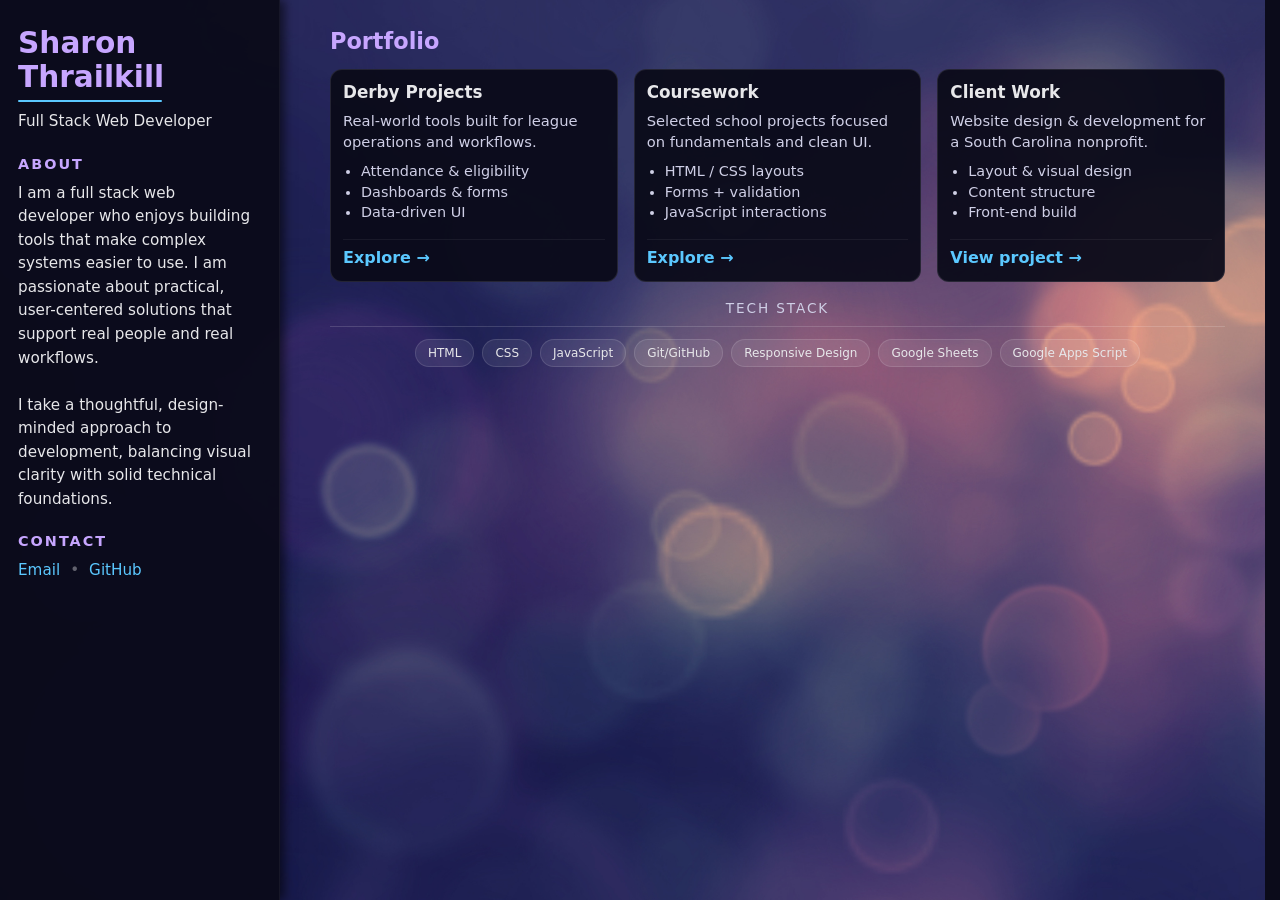
==== commit 3487c83b: "adding to all pages and making updates to layout/style" ====
--- a/index.html
+++ b/index.html
@@ -14,20 +14,30 @@
     <p class="role">Full Stack Web Developer</p>
 
     <section class="about">
-      <h2>About</h2>
-      <p>
-        I am a full stack web developer who enjoys building tools that make complex systems easier to use. I am
-        passionate about practical, user-centered solutions that support real people and real workflows.<br /><br />
-        I take a thoughtful, design-minded approach to development, balancing visual clarity with solid technical
-        foundations.
-      </p>
-    </section>
+  <h2>About</h2>
 
-    <section class="contact">
-      <h2>Contact</h2>
-      <p><a href="mailto:skthrailkill05@gmail.com">skthrailkill05@gmail.com</a></p>
-      <p><a href="https://github.com/sharonkthrailkill" target="_blank" rel="noopener">GitHub</a></p>
-    </section>
+  <p class="about-short">
+    Full stack web developer building practical, user-centered tools that simplify complex systems and support real-world workflows.
+  </p>
+
+  <p class="about-long">
+    I am a full stack web developer who enjoys building tools that make complex systems easier to use. I am
+    passionate about practical, user-centered solutions that support real people and real workflows.<br /><br />
+    I take a thoughtful, design-minded approach to development, balancing visual clarity with solid technical
+    foundations.
+  </p>
+</section>
+
+<section class="contact">
+  <h2>Contact</h2>
+  <p class="contact-links">
+    <a href="mailto:skthrailkill05@gmail.com">Email</a>
+    <span class="divider">•</span>
+    <a href="https://github.com/sharonkthrailkill" target="_blank" rel="noopener">GitHub</a>
+  </p>
+</section>
+
+
   </aside>
 
   <main class="content">
--- a/style.css
+++ b/style.css
@@ -1,485 +1,448 @@
 :root{
-  --bg: #0b0b1a;
-  --text: #e7e7ea;
-  --muted: #cfcfe6;
-  --accent: #5bc8ff;
-  --accent2: #c7a6ff;
-  --card: rgba(11, 11, 26, 0.95);
-  --border: rgba(255,255,255,0.10);
-  --border2: rgba(255,255,255,0.06);
-  --shadow: 4px 0 10px rgba(0,0,0,0.6);
-}
-
-*{ box-sizing: border-box; }
-
-html{ scrollbar-gutter: stable; }
+  --bg:#0b0b1a;
+  --text:#e7e7ea;
+  --muted:#cfcfe6;
+  --accent:#5bc8ff;
+  --accent2:#c7a6ff;
+  --card:rgba(11,11,26,.95);
+  --border:rgba(255,255,255,.10);
+  --border2:rgba(255,255,255,.06);
+  --shadow:4px 0 10px rgba(0,0,0,.6);
+}
+
+*{ box-sizing:border-box; }
+html{ scrollbar-gutter:stable; }
 
 body{
-  margin: 0;
-  padding: 0;
-  font-family: system-ui, -apple-system, "Segoe UI", Roboto, sans-serif;
-  color: var(--text);
-  background-color: var(--bg);
-  background-image: url("images/glow-background.png");
-  background-repeat: no-repeat;
-  background-attachment: fixed;
-  background-position: center;
-  background-size: cover;
-}
-
-a{
-  color: var(--accent);
-  text-decoration: none;
-}
-
+  margin:0;
+  padding:0;
+  font-family:system-ui,-apple-system,"Segoe UI",Roboto,sans-serif;
+  color:var(--text);
+  background-color:var(--bg);
+  background-image:url("images/glow-background.png");
+  background-repeat:no-repeat;
+  background-attachment:fixed;
+  background-position:center;
+  background-size:cover;
+}
+
+a{ color:var(--accent); text-decoration:none; }
+
+/* =========================
+   Sidebar (desktop)
+========================= */
 .sidebar{
-  background-color: var(--card);
-  width: 280px;
-  padding: 26px 18px;
-  box-shadow: var(--shadow);
-  border-right: 1px solid rgba(255,255,255,0.05);
-  position: fixed;
-  top: 0;
-  left: 0;
-  bottom: 0;
-  overflow-y: auto;
-  scrollbar-width: thin;
-  scrollbar-color: rgba(91,200,255,0.35) rgba(255,255,255,0.06);
-  scrollbar-gutter: stable;
-  z-index: 5;
-}
-
-.sidebar::-webkit-scrollbar{ width: 10px; }
-.sidebar::-webkit-scrollbar-track{ background: rgba(255,255,255,0.04); border-radius: 999px; }
-.sidebar::-webkit-scrollbar-thumb{ background: rgba(91,200,255,0.30); border-radius: 999px; border: 2px solid rgba(11,11,26,0.85); }
-.sidebar::-webkit-scrollbar-thumb:hover{ background: rgba(91,200,255,0.45); }
+  background-color:var(--card);
+  width:280px;
+  padding:26px 18px;
+  box-shadow:var(--shadow);
+  border-right:1px solid rgba(255,255,255,.05);
+  position:fixed;
+  top:0; left:0; bottom:0;
+  overflow-y:auto;
+  scrollbar-width:thin;
+  scrollbar-color:rgba(91,200,255,.35) rgba(255,255,255,.06);
+  scrollbar-gutter:stable;
+  z-index:5;
+}
+
+.sidebar::-webkit-scrollbar{ width:10px; }
+.sidebar::-webkit-scrollbar-track{ background:rgba(255,255,255,.04); border-radius:999px; }
+.sidebar::-webkit-scrollbar-thumb{
+  background:rgba(91,200,255,.30);
+  border-radius:999px;
+  border:2px solid rgba(11,11,26,.85);
+}
+.sidebar::-webkit-scrollbar-thumb:hover{ background:rgba(91,200,255,.45); }
 
 .sidebar h1{
-  font-size: 1.85rem;
-  margin: 0 0 8px;
-  color: var(--accent2);
-  position: relative;
-  display: inline-block;
-  padding-bottom: 8px;
+  font-size:1.85rem;
+  margin:0 0 8px;
+  color:var(--accent2);
+  position:relative;
+  display:inline-block;
+  padding-bottom:8px;
 }
 
 .sidebar h1::after{
-  content: "";
-  position: absolute;
-  bottom: 0;
-  left: 0;
-  width: 62%;
-  height: 2px;
-  background: var(--accent);
-  border-radius: 2px;
-}
-
-.sidebar .role{
-  color: var(--text);
-  margin: 0 0 22px;
-}
-
-.sidebar section{ margin: 0 0 22px; }
-.sidebar section:last-child{ margin-bottom: 0; }
+  content:"";
+  position:absolute;
+  bottom:0; left:0;
+  width:62%;
+  height:2px;
+  background:var(--accent);
+  border-radius:2px;
+}
+
+.sidebar .role{ color:var(--text); margin:0 0 22px; }
+.sidebar section{ margin:0 0 22px; }
+.sidebar section:last-child{ margin-bottom:0; }
 
 .sidebar h2{
-  font-size: 0.9rem;
-  text-transform: uppercase;
-  color: var(--accent2);
-  letter-spacing: 0.14em;
-  margin: 0 0 10px;
+  font-size:.9rem;
+  text-transform:uppercase;
+  color:var(--accent2);
+  letter-spacing:.14em;
+  margin:0 0 10px;
 }
 
 .sidebar p{
-  margin: 0 0 10px;
-  color: var(--text);
-  line-height: 1.55;
-  font-size: 0.95rem;
-}
-
-.sidebar p:last-child{ margin-bottom: 0; }
-
+  margin:0 0 10px;
+  color:var(--text);
+  line-height:1.55;
+  font-size:.95rem;
+}
+.sidebar p:last-child{ margin-bottom:0; }
+
+/* Optional: contact links inline (requires HTML wrap, see note below) */
+.contact-links{
+  display:flex;
+  gap:10px;
+  align-items:center;
+  flex-wrap:wrap;
+}
+.contact-links .divider{ opacity:.4; }
+
+/* =========================
+   Main content wrapper
+========================= */
 .content{
-  margin-left: 290px;
-  padding: 28px 40px 28px;
+  margin-left:290px;
+  padding:28px 40px 28px;
+}
+
+/* =========================
+   Project grid cards (Homepage)
+   KEEP THESE SMALL + CONSISTENT
+========================= */
+.projects-grid{
+  display:grid;
+  grid-template-columns:repeat(3,1fr);
+  gap:16px;
+}
+@media (max-width:1000px){
+  .projects-grid{ grid-template-columns:repeat(2,1fr); }
+}
+@media (max-width:640px){
+  .projects-grid{ grid-template-columns:1fr; }
+}
+
+.project-box{
+  background:var(--card);
+  border:1px solid var(--border);
+  border-radius:12px;
+  min-height:205px;
+  transition:transform .2s ease,border-color .2s ease;
+  text-decoration:none;
+}
+
+.project-box:hover{
+  border-color:var(--accent);
+  transform:translateY(-3px);
+}
+
+.project-box:hover .cta{
+  text-decoration:underline;
+  text-underline-offset:4px;
+}
+
+
+.project-box .box-inner{
+  height:100%;
+  padding:12px;
+  display:flex;
+  flex-direction:column;
+  gap:8px;
+  padding-bottom:14px;
+}
+
+.project-box h3{
+  margin:0;
+  font-size:1.05rem;
+  color:var(--text);
+}
+
+.project-box p{
+  margin:0;
+  color:var(--muted);
+  line-height:1.45;
+  font-size:.92rem;
+}
+
+.project-box ul{
+  margin:0;
+  padding-left:18px;
+  color:var(--muted);
+  line-height:1.45;
+  font-size:.9rem;
+}
+
+.project-box .cta{
+  margin-top:8px;
+  color:var(--accent);
+  font-weight:700;
+  padding-top:8px;
+  border-top:1px solid var(--border2);
+}
+
+/* =========================
+   Derby Projects (detail page) — scoped so it won't touch the homepage
+========================= */
+.project-detail{
+  max-width:980px;
+  margin:0;
 }
 
 #projects h2{
-  margin: 0 0 15px;
-  font-size: 1.4rem;
-  color: var(--accent2);
-}
-
-.projects-grid{
-  display: grid;
-  grid-template-columns: repeat(3, 1fr);
-  gap: 16px;
-}
-
-@media (max-width: 1000px){
-  .projects-grid{ grid-template-columns: repeat(2, 1fr); }
-}
-
-@media (max-width: 640px){
-  .projects-grid{ grid-template-columns: 1fr; }
-}
-
-.project-box{
-  background: var(--card);
-  border: 1px solid var(--border);
-  border-radius: 12px;
-  min-height: 205px;
-  transition: transform 0.2s ease, border-color 0.2s ease;
-  text-decoration: none;
-}
-
-.project-box:hover{
-  border-color: var(--accent);
-  transform: translateY(-3px);
-}
-
-.project-box:hover .cta{
-  text-decoration: underline;
-  text-underline-offset: 4px;
-}
-
-.project-box .box-inner{
-  height: 100%;
-  padding: 12px;
-  display: flex;
-  flex-direction: column;
-  gap: 8px;
-  padding-bottom: 14px;
-}
-
-.project-box h3{
-  margin: 0;
-  font-size: 1.05rem;
-  color: var(--text);
-}
-
-.project-box p{
-  margin: 0;
-  color: var(--muted);
-  line-height: 1.45;
-  font-size: 0.92rem;
-}
-
-.project-box ul{
-  margin: 0;
-  padding-left: 18px;
-  color: var(--muted);
-  line-height: 1.45;
-  font-size: 0.9rem;
-}
-
-.project-box .cta{
-  margin-top: 8px;
-  color: var(--accent);
-  font-weight: 700;
-  padding-top: 8px;
-  border-top: 1px solid var(--border2);
-}
-
-.tech-stack{
-  margin: 18px 0 0;
-  max-width: 980px;
-}
-
-.tech-label{
-  font-size: 0.85rem;
-  letter-spacing: 0.14em;
-  text-transform: uppercase;
-  color: var(--muted);
-  margin: 0 0 10px;
-  text-align: center;
-}
-
-.tech-pills{
-  display: flex;
-  flex-wrap: wrap;
-  justify-content: center;
-  gap: 12px;
-  padding-top: 12px;
-  border-top: 1px solid rgba(255,255,255,0.15);
-  margin: 0 auto;
-}
-
-.tech-pills span{
-  font-size: 0.75rem;
-  padding: 6px 12px;
-  border-radius: 999px;
-  background: rgba(255,255,255,0.08);
-  border: 1px solid rgba(255,255,255,0.12);
-  color: var(--text);
+  margin:0 0 15px;
+  font-size:1.4rem;
+  color:var(--accent2);
 }
 
 .back-link{
-  display: inline-flex;
-  align-items: center;
-  gap: 10px;
-  margin: 6px 0 18px;
-  color: var(--accent);
-  font-weight: 700;
-  text-decoration: none;
-}
-
-.section-split{
-  margin: 16px 0;
-  border-top: 1px solid rgba(255,255,255,0.08);
-}
-
-.project-detail{
-  max-width: 980px;
-  margin: 0;
-}
-
-.project-detail h2{
-  margin: 0 0 10px;
-}
-
-.detail-card{
-  background: var(--card);
-  border: 1px solid var(--border);
-  border-radius: 14px;
-  padding: 22px 26px;
-  box-shadow: 0 10px 22px rgba(0,0,0,0.35);
-  max-width: 980px;
-  margin: 18px 0 18px;
-  min-height: 0;
-  height: auto;
-}
-
-.detail-card h3{
-  margin: 0 0 10px;
-  font-size: 1.2rem;
-  color: var(--text);
-}
-
-.detail-card p{
-  margin: 0;
-  color: var(--muted);
-  line-height: 1.55;
-  max-width: 72ch;
+  display:inline-flex;
+  align-items:center;
+  gap:10px;
+  margin:6px 0 18px;
+  color:var(--accent);
+  font-weight:700;
+}
+
+.project-title{
+  margin:18px 0 12px;
+  font-size:1.25rem;
+  color:var(--text);
 }
 
 .project-summary-grid{
-  display: grid;
-  grid-template-columns: 1.15fr 0.85fr;
-  gap: 28px;
-  max-width: 1050px;
-  margin: 0 auto 28px;
-  align-items: start;
-}
-
-.detail-card.full{
-  max-width: 1050px;
-  margin: 0 auto;
+  display:grid;
+  grid-template-columns:1fr;
+  gap:20px;
+  margin:0 0 14px;
+  align-items:start;
+}
+
+
+.project-detail .detail-card{
+  border-radius:14px;
+  box-shadow:0 10px 22px rgba(0,0,0,.35);
+  max-width:900px;
+  margin:0 0 18px;
+  min-height:0;
+  height:auto;
+}
+
+/* Override padding only for detail cards */
+.project-detail .detail-card .box-inner{
+  padding:24px 28px;
+  gap:10px;
+  padding-bottom:24px;
+}
+
+.project-detail .detail-card h3{
+  font-size:1.15rem;
+}
+
+.project-detail .detail-card p{
+  margin:12px 0 0;
+  max-width:72ch;
+  line-height:1.55;
+}
+
+.meta{
+  margin:6px 0 0;
+  color:var(--muted);
+  font-size:.92rem;
+  line-height:1.5;
 }
 
 .feature-list{
-  margin: 0;
-  padding-left: 18px;
-  color: var(--muted);
-  line-height: 1.5;
-}
-
-.meta{
-  margin: 0;
-  color: var(--muted);
-  font-size: 0.92rem;
-  line-height: 1.5;
-}
-
-.muted{ color: var(--muted); }
-
-.cta-btn{ display: inline-block; }
-
+  margin:10px 0 0;
+  padding-left:18px;
+  color:var(--muted);
+  line-height:1.45;
+}
+.feature-list li{ margin-bottom:6px; }
+
+.impact{
+  margin-top:18px;
+  padding-top:14px;
+  border-top:1px solid var(--border2);
+}
+.impact h4{
+  margin:0 0 8px;
+  font-size:1rem;
+  color:var(--text);
+}
+
+/* Keep CTA separator + hover for detail cards too */
+.project-detail .detail-card .cta{
+  margin-top:12px;
+  padding-top:12px;
+  border-top:1px solid var(--border2);
+  display:inline-flex;
+  align-items:center;
+  gap:8px;
+}
+.project-detail .detail-card .cta:hover{
+  text-decoration:underline;
+  text-underline-offset:4px;
+}
+
+/* =========================
+   Screenshots carousel
+========================= */
 .screenshots-card{
-  overflow: hidden;
+  overflow:hidden;
+  position:relative;
+  margin-top:6px;
+  padding-top:18px;
 }
 
 .screenshots-card .screenshot-grid{
-  display: flex;
-  gap: 16px;
-  overflow-x: auto;
-  padding: 12px 6px 14px;
-  margin-top: 12px;
-  scroll-snap-type: x mandatory;
-  scroll-padding-left: 6px;
-  -webkit-overflow-scrolling: touch;
-  overscroll-behavior-x: contain;
-scrollbar-width: thin;
-scrollbar-color: rgba(255,255,255,0.25) transparent;
-}
-
-.screenshot-grid::-webkit-scrollbar{
-  height: 6px;
-}
-
-.screenshot-grid::-webkit-scrollbar-track{
-  background: transparent;
-}
-
+  display:flex;
+  gap:16px;
+  overflow-x:auto;
+  padding:12px 6px 14px;
+  margin-top:12px;
+  scroll-snap-type:x mandatory;
+  scroll-padding-left:6px;
+  -webkit-overflow-scrolling:touch;
+  overscroll-behavior-x:contain;
+  scrollbar-width:thin;
+  scrollbar-color:rgba(255,255,255,.25) transparent;
+}
+
+.screenshot-grid::-webkit-scrollbar{ height:6px; }
+.screenshot-grid::-webkit-scrollbar-track{ background:transparent; }
 .screenshot-grid::-webkit-scrollbar-thumb{
-  background: rgba(255,255,255,0.25);
-  border-radius: 999px;
-}
-
-.screenshots-card .screenshot-grid::-webkit-scrollbar{
-  height: 0;
+  background:rgba(255,255,255,.25);
+  border-radius:999px;
 }
 
 .screenshots-card .screenshot-grid figure{
-  margin: 0;
-  flex: 0 0 240px;
-  background: rgba(11, 11, 26, 0.92);
-  border-radius: 16px;
-  overflow: hidden;
-  border: 1px solid rgba(255,255,255,0.10);
-  scroll-snap-align: start;
-  box-shadow: 0 10px 22px rgba(0,0,0,0.35);
-  display: flex;
-  flex-direction: column;
+  margin:0;
+  flex:0 0 270px;
+  background:rgba(11,11,26,.92);
+  border-radius:14px; /* squared up */
+  overflow:hidden;
+  border:1px solid rgba(255,255,255,.10);
+  scroll-snap-align:start;
+  box-shadow:0 10px 22px rgba(0,0,0,.35);
+  display:flex;
+  flex-direction:column;
+}
+
+.project-detail .screenshots-card{
+  padding:18px 20px;
 }
 
 .screenshots-card img{
-  width: 100%;
-  aspect-ratio: 4 / 3;
-  object-fit: contain;
-  display: block;
-  background: rgba(0,0,0,0.18);
-}
-
-
-.screenshots-card .screenshot-grid a{
-  display: block;
-  line-height: 0;
-}
+  width:100%;
+  aspect-ratio:4/3;
+  object-fit:contain;
+  display:block;
+  background:rgba(0,0,0,.18);
+}
+
 .screenshots-card figcaption{
-  padding: 14px 14px 16px;
-  font-size: 0.95rem;
-  color: var(--muted);
-  border-top: 1px solid rgba(255,255,255,0.06);
-  text-align: center;
-}
-
-.screenshots-card{
-  position: relative;
-}
-
+  padding:12px 12px 14px;
+  font-size:.85rem;
+  font-style:italic;
+  color:var(--muted);
+  border-top:1px solid rgba(255,255,255,.06);
+  text-align:center;
+}
+
+/* subtle edge fade */
 .screenshots-card::before,
 .screenshots-card::after{
-  content: "";
-  position: absolute;
-  top: 64px;
-  bottom: 18px;
-  width: 48px;
-  pointer-events: none;
-  z-index: 2;
-}
-
+  content:"";
+  position:absolute;
+  top:64px;
+  bottom:18px;
+  width:42px;
+  pointer-events:none;
+  z-index:2;
+}
 .screenshots-card::before{
-  left: 0;
-  background: linear-gradient(90deg, rgba(11,11,26,0.95), rgba(11,11,26,0));
-}
-
+  left:0;
+  background:linear-gradient(90deg,rgba(11,11,26,.92),rgba(11,11,26,0));
+}
 .screenshots-card::after{
-  right: 0;
-  background: linear-gradient(270deg, rgba(11,11,26,0.95), rgba(11,11,26,0));
-}
-
-@media (max-width: 700px){
-  .screenshots-card .screenshot-grid{
-    padding: 10px 2px 12px;
-    gap: 12px;
+  right:0;
+  background:linear-gradient(270deg,rgba(11,11,26,.92),rgba(11,11,26,0));
+}
+
+/* =========================
+   Tech stack
+========================= */
+.tech-stack{ margin:18px 0 0; max-width:900px; }
+
+.tech-label{
+  font-size:.85rem;
+  letter-spacing:.14em;
+  text-transform:uppercase;
+  color:var(--muted);
+  margin:0 0 10px;
+  text-align:center;
+}
+
+.tech-pills{
+  display:flex;
+  flex-wrap:wrap;
+  justify-content:center;
+  gap:8px;
+  padding-top:12px;
+  border-top:1px solid rgba(255,255,255,.15);
+  margin:0 auto;
+}
+
+.tech-pills span{
+  font-size:.75rem;
+  padding:6px 12px;
+  border-radius:999px;
+  background:rgba(255,255,255,.08);
+  border:1px solid rgba(255,255,255,.12);
+  color:var(--text);
+}
+
+/* =========================
+   Responsive
+========================= */
+@media (max-width:900px){
+  .project-summary-grid{
+    grid-template-columns:1fr;
+    gap:14px;
   }
-
-  .screenshots-card .screenshot-grid figure{
-    flex-basis: 280px;
+}
+
+@media (max-width:700px){
+  body{ background-attachment:scroll; }
+
+  .sidebar{
+    position:relative;
+    width:100%;
+    left:auto;
+    top:auto;
+    bottom:auto;
+    height:auto;
+    overflow:visible;
+    box-shadow:var(--shadow);
+    border-right:1px solid rgba(255,255,255,.05);
+    padding:18px 16px;
   }
 
-  .screenshots-card img{
-    height: 180px;
+  .content{
+    margin-left:0;
+    padding:16px 16px 22px;
   }
 
-  .screenshots-card::before,
-  .screenshots-card::after{
-    width: 34px;
-  }
-}
-
-
-.screenshots-card figcaption{
-  padding: 10px 12px;
-  font-size: 0.85rem;
-  font-style: italic;
-  color: var(--muted);
-  border-top: 1px solid rgba(255,255,255,0.06);
-}
-
-@media (max-width: 900px){
-  .project-summary-grid{
-    grid-template-columns: 1fr;
-    gap: 18px;
-    margin-bottom: 18px;
-  }
-}
-
-@media (max-width: 700px){
-  body{ background-attachment: scroll; }
-
-  .sidebar{
-    position: relative;
-    width: 100%;
-    height: auto;
-    box-shadow: none;
-    border-right: none;
-    padding: 18px 16px;
-    overflow: visible;
-  }
-
-  .sidebar h1{
-    font-size: 1.55rem;
-  }
-
-  .sidebar .role{
-    margin: 4px 0 14px;
-  }
-
-  .sidebar section{
-    margin-bottom: 16px;
-  }
-
-  .sidebar h2{
-    font-size: 0.82rem;
-    letter-spacing: 0.12em;
-  }
-
-  .sidebar p{
-    font-size: 0.92rem;
-    line-height: 1.5;
-  }
-
-  .content{
-    margin-left: 0;
-    padding: 16px 16px 22px;
-  }
-
-  .detail-card{
-    padding: 18px 18px;
-    margin: 14px 0 16px;
-  }
-
-  .tech-stack{
-    margin-top: 14px;
-  }
-
-  .screenshots-card .screenshot-grid figure{
-    flex-basis: 240px;
-  }
-
-  .screenshots-card img{
-    height: 160px;
-  }
-}
+  .about .about-short{ display:block; }
+  .about .about-long{ display:none; }
+}
+
+@media (min-width:701px){
+  .about .about-short{ display:none; }
+  .about .about-long{ display:block; }
+}
